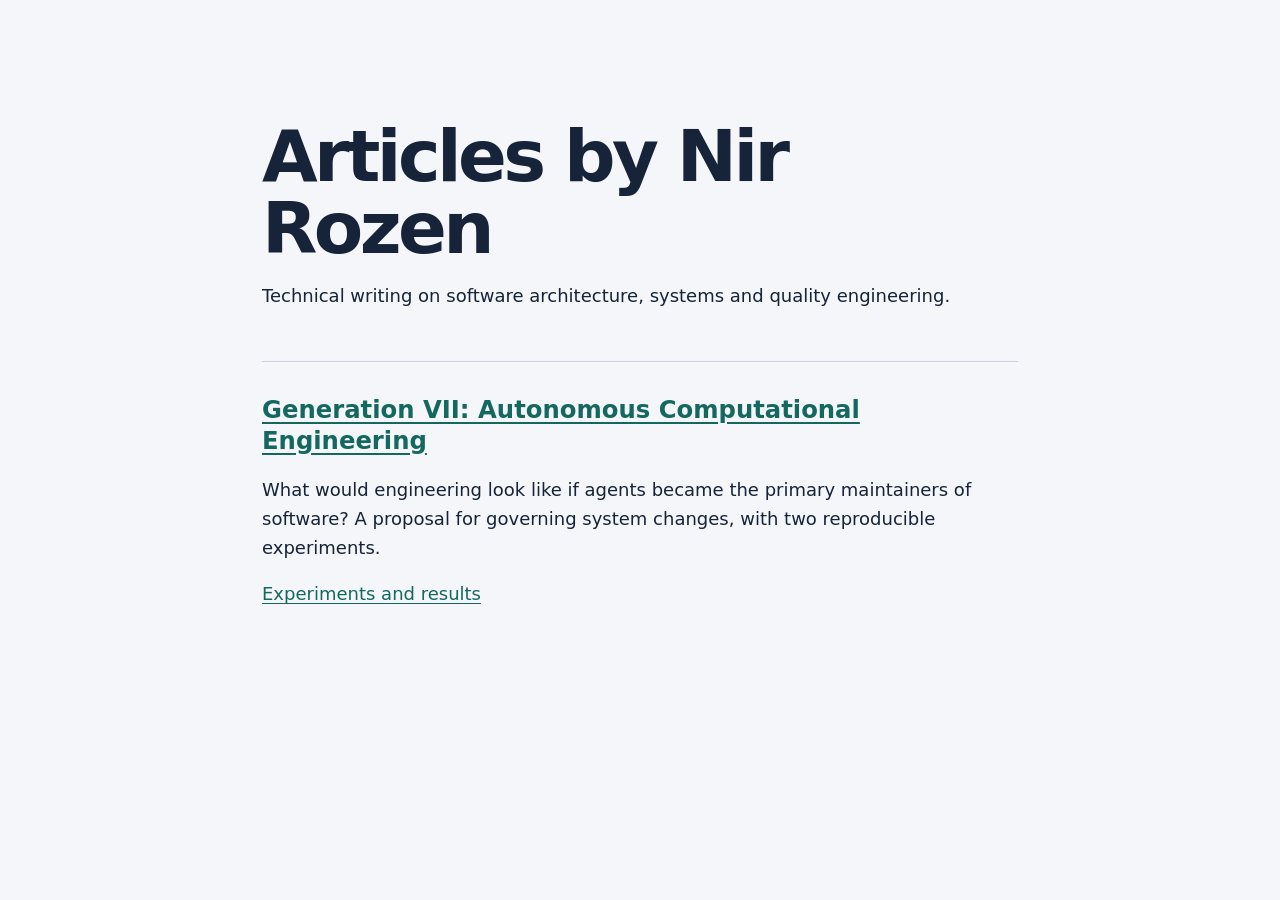
==== index.html @ 10603b7e "Publish the articles index" ====
<!doctype html>
<html lang="en">
<head>
  <meta charset="utf-8">
  <meta name="viewport" content="width=device-width, initial-scale=1">
  <title>Articles by Nir Rozen</title>
  <style>
    :root { color-scheme: light; font: 18px/1.6 system-ui, sans-serif; color: #162338; background: #f4f6f9; }
    body { margin: 0; }
    main { max-width: 42rem; margin: 0 auto; padding: 4rem 1.5rem; }
    h1 { font-size: clamp(2.5rem, 7vw, 4rem); line-height: 1; letter-spacing: -.05em; margin-bottom: 1rem; }
    h2 { font-size: 1.35rem; line-height: 1.25; }
    article { margin-top: 2.75rem; border-top: 1px solid #c8d4e2; padding-top: .75rem; }
    a { color: #14685f; text-underline-offset: .16em; }
  </style>
</head>
<body>
  <main>
    <h1>Articles by Nir Rozen</h1>
    <p>Technical writing on software architecture, systems and quality engineering.</p>
    <article>
      <h2><a href="generation-vii/">Generation VII: Autonomous Computational Engineering</a></h2>
      <p>What would engineering look like if agents became the primary maintainers of software? A proposal for governing system changes, with two reproducible experiments.</p>
      <p><a href="generation-vii/experiments/">Experiments and results</a></p>
    </article>
  </main>
</body>
</html>
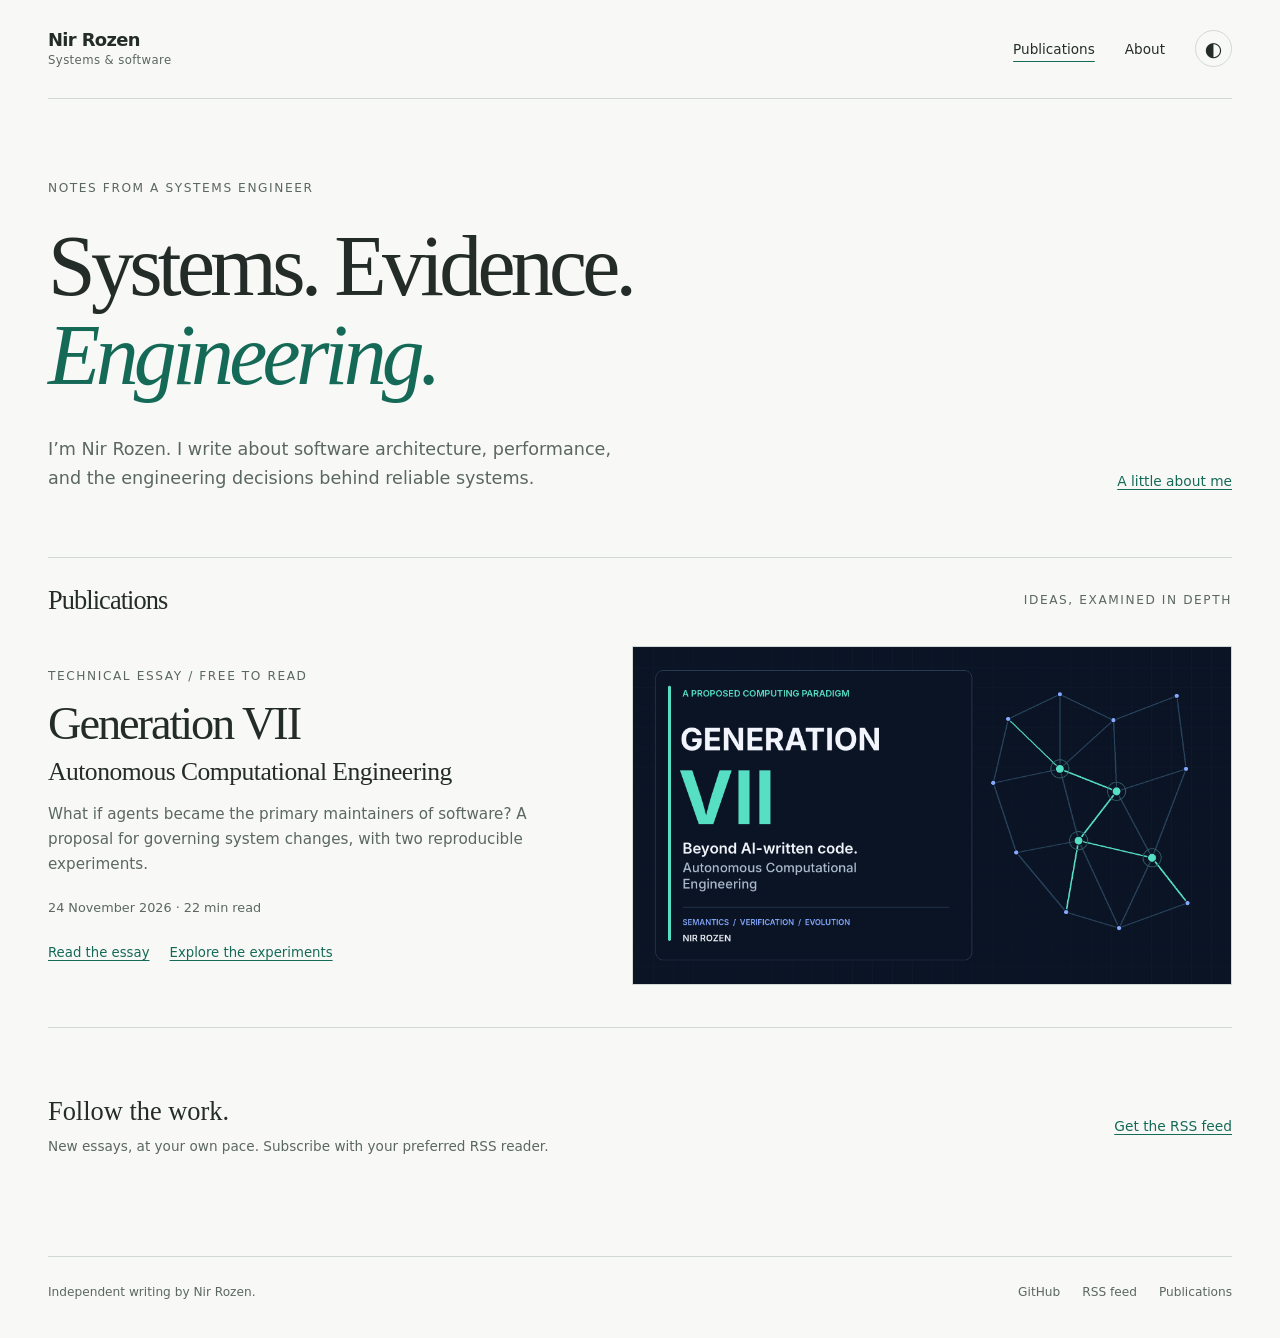
==== commit 471fafc9: "Redesign Nir Rozen’s technical publication site" ====
--- a/index.html
+++ b/index.html
@@ -3,26 +3,55 @@
 <head>
   <meta charset="utf-8">
   <meta name="viewport" content="width=device-width, initial-scale=1">
-  <title>Articles by Nir Rozen</title>
-  <style>
-    :root { color-scheme: light; font: 18px/1.6 system-ui, sans-serif; color: #162338; background: #f4f6f9; }
-    body { margin: 0; }
-    main { max-width: 42rem; margin: 0 auto; padding: 4rem 1.5rem; }
-    h1 { font-size: clamp(2.5rem, 7vw, 4rem); line-height: 1; letter-spacing: -.05em; margin-bottom: 1rem; }
-    h2 { font-size: 1.35rem; line-height: 1.25; }
-    article { margin-top: 2.75rem; border-top: 1px solid #c8d4e2; padding-top: .75rem; }
-    a { color: #14685f; text-underline-offset: .16em; }
-  </style>
+  <meta name="color-scheme" content="light dark">
+  <title>Nir Rozen — Systems &amp; Software</title>
+  <meta name="description" content="Technical essays on systems, performance, and the engineering decisions behind reliable software.">
+  <link rel="canonical" href="https://mrquality.github.io/articles/">
+  <meta property="og:type" content="website">
+  <meta property="og:title" content="Nir Rozen — Systems &amp; Software">
+  <meta property="og:description" content="Technical essays on systems, performance, and the engineering decisions behind reliable software.">
+  <meta property="og:url" content="https://mrquality.github.io/articles/">
+  <meta property="og:image" content="https://mrquality.github.io/articles/generation-vii/figures/00-cover.png">
+  <meta name="twitter:card" content="summary_large_image">
+  <link rel="alternate" type="application/rss+xml" title="Nir Rozen — Publications" href="./feed.xml">
+  <script>try{var t=localStorage.getItem('publication-theme');if(t==='light'||t==='dark')document.documentElement.dataset.theme=t}catch(e){}</script>
+  <link rel="stylesheet" href="./style.css?v=1">
+  <script src="./site.js?v=1" defer></script>
+
 </head>
-<body>
-  <main>
-    <h1>Articles by Nir Rozen</h1>
-    <p>Technical writing on software architecture, systems and quality engineering.</p>
-    <article>
-      <h2><a href="generation-vii/">Generation VII: Autonomous Computational Engineering</a></h2>
-      <p>What would engineering look like if agents became the primary maintainers of software? A proposal for governing system changes, with two reproducible experiments.</p>
-      <p><a href="generation-vii/experiments/">Experiments and results</a></p>
-    </article>
-  </main>
+<body class="home-page">
+  <a class="skip-link" href="#main">Skip to content</a>
+  <header class="site-header wrap">
+    <a class="wordmark" href="./" aria-label="Nir Rozen, home">Nir Rozen<span>Systems &amp; software</span></a>
+    <nav aria-label="Main navigation">
+      <a href="./#publications" aria-current="page">Publications</a>
+      <a href="./about.html" >About</a>
+      <button class="theme-toggle" type="button" hidden aria-label="Switch color theme"><span class="theme-icon" aria-hidden="true">◐</span><span class="theme-label">Theme</span></button>
+    </nav>
+  </header>
+  <main id="main" class="wrap">
+  <section class="home-intro" aria-labelledby="intro-title">
+    <p class="eyebrow">Notes from a systems engineer</p>
+    <h1 id="intro-title">Systems. Evidence.<br><em>Engineering.</em></h1>
+    <div class="intro-bottom"><p>I’m Nir Rozen. I write about software architecture, performance, and the engineering decisions behind reliable systems.</p><a class="text-link" href="about.html">A little about me</a></div>
+  </section>
+  <section id="publications" class="publications" aria-labelledby="publications-title">
+    <div class="section-heading"><h2 id="publications-title">Publications</h2><span class="eyebrow">Ideas, examined in depth</span></div>
+    <article class="publication">
+  <div><p class="eyebrow">Technical essay / Free to read</p>
+  <h3><a href="generation-vii/">Generation VII<span>Autonomous Computational Engineering</span></a></h3>
+  <p class="publication-summary">What if agents became the primary maintainers of software? A proposal for governing system changes, with two reproducible experiments.</p>
+  <p class="publication-meta"><time datetime="2026-11-24">24 November 2026</time> · 22 min read</p>
+  <div class="publication-links"><a href="generation-vii/">Read the essay</a><a href="generation-vii/experiments/">Explore the experiments</a></div></div>
+  <a class="publication-image" href="generation-vii/" aria-label="Read Generation VII: Autonomous Computational Engineering"><img src="generation-vii/figures/00-cover.png" alt="Generation VII: Beyond AI-written code" width="1920" height="1080" decoding="async"></a>
+</article>
+  </section>
+  <aside class="follow-note"><div><h2>Follow the work.</h2><p>New essays, at your own pace. Subscribe with your preferred RSS reader.</p></div><a class="text-link" href="feed.xml">Get the RSS feed</a></aside>
+</main>
+
+  <footer class="site-footer wrap">
+    <p>Independent writing by <a href="./about.html">Nir Rozen</a>.</p>
+    <nav aria-label="Footer"><a href="https://github.com/MrQuality">GitHub</a><a href="./feed.xml">RSS feed</a><a href="./#publications">Publications</a></nav>
+  </footer>
 </body>
 </html>
--- a/style.css
+++ b/style.css
@@ -0,0 +1,198 @@
+@layer base, layout, article, responsive;
+@layer base {
+  :root { color-scheme:light; --paper:#f8f9f6; --ink:#242c2a; --muted:#5b6762; --line:#d2d9d2; --accent:#156957; --panel:#edf1ec; --card:#fff; --soft:#dceae0; --caution:#f4e5d6; --serif:Georgia,'Times New Roman',serif; --sans:system-ui,-apple-system,BlinkMacSystemFont,'Segoe UI',sans-serif; }
+  :root[data-theme=dark] { color-scheme:dark; --paper:#171d1b; --ink:#e2e8df; --muted:#a4b2a8; --line:#3a4840; --accent:#8ad2b3; --panel:#222d26; --card:#29352d; --soft:#2e493b; --caution:#4c3b2c; }
+  @media(prefers-color-scheme:dark) { :root:not([data-theme=light]) { color-scheme:dark; --paper:#171d1b; --ink:#e2e8df; --muted:#a4b2a8; --line:#3a4840; --accent:#8ad2b3; --panel:#222d26; --card:#29352d; --soft:#2e493b; --caution:#4c3b2c; } }
+  * { box-sizing:border-box; }
+  html { scroll-padding-top:2rem; }
+  body { margin:0; background:var(--paper); color:var(--ink); font:17px/1.65 var(--sans); -webkit-font-smoothing:antialiased; }
+  a { color:inherit; text-underline-offset:.22em; text-decoration-thickness:1px; }
+  a:hover { color:var(--accent); }
+  button { font:inherit; color:inherit; cursor:pointer; }
+  a:focus-visible,button:focus-visible,summary:focus-visible { outline:2px solid var(--accent); outline-offset:5px; border-radius:2px; }
+  button[hidden],[hidden] { display:none!important; }
+  img { max-width:100%; height:auto; }
+  h1,h2,h3,p,figure { margin:0; }
+  h1,h2,h3 { font-weight:400; }
+  ::selection { background:var(--soft); }
+  .wrap { width:min(1200px,calc(100% - 96px)); margin-inline:auto; }
+  .eyebrow { font:500 .76rem/1.5 var(--sans); text-transform:uppercase; letter-spacing:.13em; color:var(--muted); }
+  .skip-link { position:absolute; left:1rem; top:-6rem; background:var(--ink); color:var(--paper); padding:.8rem; z-index:5; }
+  .skip-link:focus { top:1rem; }
+}
+@layer layout {
+  .site-header { display:flex; align-items:center; justify-content:space-between; gap:2rem; padding-block:28px; border-bottom:1px solid var(--line); }
+  .wordmark { text-decoration:none; font:600 1.12rem/1.3 var(--sans); letter-spacing:-.035em; }
+  .wordmark span { display:block; color:var(--muted); font:.73rem/1.6 var(--sans); letter-spacing:.035em; }
+  .site-header nav { display:flex; align-items:center; gap:30px; font-size:.85rem; }
+  .site-header nav a { text-decoration:none; }
+  .site-header nav a[aria-current=page] { text-decoration:underline; text-decoration-color:var(--accent); text-underline-offset:.5em; }
+  .theme-toggle { background:none; border:1px solid var(--line); width:37px; height:37px; border-radius:50%; display:grid; place-items:center; }
+  .theme-icon { font-size:1.25rem; line-height:1; }
+  .theme-label { position:absolute; width:1px; height:1px; overflow:hidden; clip-path:inset(50%); }
+  .home-intro { padding:80px 0 64px; }
+  .home-intro h1 { font:clamp(3.5rem,6.7vw,5.8rem)/1.04 var(--serif); letter-spacing:-.055em; margin-top:25px; }
+  .home-intro h1 em,.about-heading em { color:var(--accent); font-weight:400; }
+  .intro-bottom { margin-top:34px; display:flex; justify-content:space-between; align-items:end; gap:3rem; }
+  .intro-bottom p { max-width:580px; color:var(--muted); font-size:1.1rem; line-height:1.65; }
+  .text-link { display:inline-block; color:var(--accent); font-size:.86rem; font-weight:500; white-space:nowrap; }
+  .publications { border-top:1px solid var(--line); padding-top:27px; }
+  .section-heading { display:flex; align-items:center; justify-content:space-between; gap:1rem; margin-bottom:30px; }
+  .section-heading h2 { font:1.65rem/1.2 var(--serif); letter-spacing:-.035em; }
+  .publication { display:grid; grid-template-columns:1fr 1.12fr; align-items:center; gap:48px; padding:0 0 42px; border-bottom:1px solid var(--line); margin-bottom:40px; }
+  .publication h3 { font:2.9rem/1.05 var(--serif); letter-spacing:-.045em; margin:15px 0 14px; }
+  .publication h3 a { text-decoration:none; }
+  .publication h3 span { display:block; font-size:1.6rem; line-height:1.2; letter-spacing:-.02em; margin-top:8px; }
+  .publication-summary { color:var(--muted); font-size:.95rem; max-width:31rem; }
+  .publication-meta { font-size:.8rem; color:var(--muted); margin:20px 0 24px; }
+  .publication-image { display:block; border:1px solid var(--line); overflow:hidden; background:#0b1424; }
+  .publication-image img { display:block; width:100%; aspect-ratio:16/9; object-fit:contain; }
+  .publication-links { display:flex; flex-wrap:wrap; gap:20px; }
+  .publication-links a { font-size:.83rem; font-weight:500; color:var(--accent); }
+  .follow-note { display:flex; justify-content:space-between; align-items:center; gap:2rem; margin:10px 0 70px; padding:28px 0; }
+  .follow-note h2 { font:1.65rem/1.2 var(--serif); margin-bottom:8px; }
+  .follow-note p { color:var(--muted); font-size:.85rem; }
+  .site-footer { border-top:1px solid var(--line); padding:25px 0 36px; display:flex; justify-content:space-between; gap:1rem; font-size:.76rem; color:var(--muted); }
+  .site-footer nav { display:flex; gap:22px; }
+  .site-footer a { text-decoration:none; }
+  .about-page { padding-block:65px 100px; }
+  .about-heading h1 { font:clamp(2.8rem,5.6vw,4.6rem)/1.1 var(--serif); letter-spacing:-.045em; margin:20px 0 65px; }
+  .about-layout { display:grid; grid-template-columns:240px minmax(0,720px); gap:40px; border-top:1px solid var(--line); padding-top:40px; }
+  .about-label { color:var(--muted); font-size:.84rem; }
+}
+@layer article {
+  .article-header { max-width:930px; padding:40px 0 38px; }
+  .back-link { display:inline-block; color:var(--muted); font-size:.8rem; margin-bottom:35px; }
+  .article-header .eyebrow span { margin-inline:10px; }
+  .article-header h1 { font:clamp(3rem,6.1vw,5rem)/1.05 var(--serif); letter-spacing:-.045em; margin:18px 0 24px; }
+  .article-header h1 span { display:block; font-size:.62em; line-height:1.12; margin-top:10px; }
+  .article-deck { color:var(--muted); font:1.15rem/1.6 var(--serif); max-width:800px; }
+  .article-meta { display:flex; flex-wrap:wrap; gap:12px; font-size:.8rem; color:var(--muted); margin-top:26px; }
+  .article-meta a { color:var(--ink); }
+  .topic-list { display:flex; flex-wrap:wrap; gap:9px 20px; list-style:none; padding:0; margin:20px 0 28px; color:var(--accent); font-size:.75rem; }
+  .article-resources { display:flex; flex-wrap:wrap; gap:12px 24px; font-size:.76rem; }
+  .copy-link { background:none; border:0; padding:0; text-decoration:underline; text-underline-offset:.22em; }
+  .copy-status { color:var(--accent); }
+  .reading-layout { display:grid; grid-template-columns:215px minmax(0,780px); gap:58px; border-top:1px solid var(--line); padding-block:42px 65px; }
+  .contents-panel { align-self:start; position:sticky; top:25px; max-height:calc(100dvh - 50px); overflow:auto; scrollbar-width:thin; font-size:.75rem; color:var(--muted); }
+  .contents-panel summary { font-size:.76rem; color:var(--ink); font-weight:600; margin-bottom:16px; }
+  .contents-panel ol { list-style:none; padding:0; margin:0; }
+  .contents-panel li { margin:0 0 12px; padding-left:12px; border-left:1px solid var(--line); line-height:1.4; }
+  .contents-panel a { text-decoration:none; }
+  .contents-panel a[aria-current=location] { color:var(--accent); font-weight:600; }
+  .reading-column { min-width:0; }
+  .prose { font:1.08rem/1.85 var(--serif); overflow-wrap:break-word; }
+  .prose p { margin:0 0 1.25em; }
+  .prose h2 { font:1.85rem/1.24 var(--serif); letter-spacing:-.025em; margin:2em 0 .9em; scroll-margin-top:30px; }
+  .prose h2:first-child { margin-top:0; }
+  .prose h3 { font:600 1.14rem/1.4 var(--sans); margin:2em 0 1em; }
+  .prose strong { font-weight:700; }
+  .prose a { color:var(--accent); overflow-wrap:anywhere; }
+  .prose img { display:block; width:100%; margin:30px 0 10px; border:1px solid var(--line); border-radius:3px; }
+  .prose p:has(img)+p:has(em) { font:.8rem/1.6 var(--sans); color:var(--muted); }
+  .prose ul,.prose ol { padding-left:1.35em; }
+  .prose li { margin-bottom:.7em; }
+  .prose code { font:.82em/1.6 ui-monospace,Consolas,monospace; background:var(--panel); padding:.15em .3em; border-radius:3px; overflow-wrap:anywhere; }
+  .prose pre { padding:20px; background:var(--panel); overflow:auto; }
+  .prose pre code { padding:0; }
+  .table-scroll { max-width:100%; overflow-x:auto; margin:28px 0; }
+  .prose table { width:100%; border-collapse:collapse; font:.8rem/1.6 var(--sans); }
+  .prose th,.prose td { padding:13px 14px; text-align:left; vertical-align:top; border-bottom:1px solid var(--line); }
+  .prose th { background:var(--panel); font-weight:600; }
+  .prose blockquote { margin:28px 0; padding-left:25px; border-left:2px solid var(--accent); color:var(--muted); }
+  .prose iframe { width:100%; display:block; border:1px solid var(--line); border-radius:5px; margin:28px 0 15px; background:#f4f6f9; color-scheme:light; }
+  .trace-animation { height:530px; }
+  .assurance-animation { height:500px; }
+  .explanation { margin:30px 0; padding:24px; background:var(--panel); border:1px solid var(--line); border-radius:4px; font:.85rem/1.55 var(--sans); }
+  .explanation figcaption { margin-top:17px; color:var(--muted); font-size:.8rem; }
+  .explanation strong { display:block; margin-bottom:6px; }
+  .visual-label { font-size:.78rem; color:var(--muted); margin-bottom:10px!important; }
+  .visual-grid { display:grid; gap:12px; }
+  .visual-grid.three { grid-template-columns:repeat(3,minmax(0,1fr)); }
+  .visual-grid.two { grid-template-columns:repeat(2,minmax(0,1fr)); }
+  .visual-node { background:var(--card); padding:16px; border:1px solid var(--line); border-radius:3px; overflow-wrap:anywhere; }
+  .visual-node.highlight { background:var(--soft); }
+  .visual-node.caution { background:var(--caution); }
+  .visual-connector { text-align:center; color:var(--muted); padding:10px; line-height:1; font-size:1.1rem; }
+  .visual-reserve { padding-top:14px; margin-top:16px; border-top:1px solid var(--line); }
+  .explanation .visual-steps { list-style:none; padding:0; margin:0; display:grid; gap:12px; }
+  .visual-steps li { display:grid; grid-template-columns:130px minmax(0,1fr); gap:20px; background:var(--card); padding:16px; margin:0; }
+  .visual-steps span { display:block; }
+  .visual-steps .question { color:var(--muted); font-size:.8rem; }
+  .explanation table { font-size:.8rem; }
+  .explanation th { background:none; }
+  .article-end { display:flex; justify-content:space-between; gap:1rem; margin-top:45px; padding-top:24px; border-top:1px solid var(--line); font:.8rem/1.6 var(--sans); }
+  .comments { border-top:1px solid var(--line); margin-top:50px; padding-top:28px; }
+  .comments h2 { font:1.8rem/1.3 var(--serif); margin-bottom:10px; }
+  .comments p { color:var(--muted); font-size:.85rem; margin-bottom:24px; }
+  .experiments-prose { max-width:780px; margin:0 auto 70px; }
+  .experiments-prose h2:first-child { margin-top:0; }
+}
+@layer responsive {
+  @media(max-width:1000px) {
+    .wrap { width:calc(100% - 60px); }
+    .reading-layout { gap:30px; grid-template-columns:190px minmax(0,1fr); }
+    .publication { gap:30px; }
+    .publication h3 { font-size:2.5rem; }
+    .publication h3 span { font-size:1.4rem; }
+    .visual-grid.three { grid-template-columns:1fr; }
+  }
+  @media(max-width:760px) {
+    .wrap { width:calc(100% - 40px); }
+    .site-header { gap:1rem; padding-block:22px; }
+    .site-header nav { gap:18px; font-size:.8rem; }
+    .wordmark { font-size:1rem; }
+    .wordmark span { font-size:.65rem; }
+    .home-intro { padding:55px 0 42px; }
+    .home-intro h1 { font-size:clamp(3rem,10vw,4.7rem); }
+    .intro-bottom { display:block; margin-top:25px; }
+    .intro-bottom p { font-size:1rem; }
+    .intro-bottom .text-link { margin-top:22px; }
+    .section-heading .eyebrow { display:none; }
+    .publication { grid-template-columns:1fr; gap:25px; }
+    .publication-image { grid-row:1; }
+    .publication h3 { font-size:2.6rem; }
+    .publication h3 span { font-size:1.6rem; }
+    .follow-note { display:block; margin-bottom:35px; padding-top:0; }
+    .follow-note .text-link { margin-top:18px; }
+    .site-footer { flex-direction:column; font-size:.76rem; gap:15px; }
+    .article-header { padding-top:28px; }
+    .back-link { margin-bottom:25px; }
+    .article-header h1 { font-size:clamp(2.9rem,10vw,4rem); }
+    .article-header h1 span { font-size:.58em; }
+    .article-deck { font-size:1.08rem; }
+    .article-meta { gap:9px; }
+    .reading-layout { display:block; padding-top:25px; }
+    .contents-panel { position:static; max-height:none; margin-bottom:32px; font-size:.8rem; padding-bottom:15px; border-bottom:1px solid var(--line); }
+    .contents-panel summary { cursor:pointer; }
+    .contents-panel ol { columns:2; column-gap:25px; }
+    .contents-panel li { break-inside:avoid; }
+    .prose { font-size:1.05rem; line-height:1.8; }
+    .prose h2 { font-size:1.65rem; }
+    .visual-grid.two { grid-template-columns:1fr; }
+    .visual-steps li { grid-template-columns:1fr; gap:6px; }
+    .explanation { padding:16px; }
+    .trace-animation { height:610px; }
+    .assurance-animation { height:820px; }
+    .about-page { padding-block:45px 60px; }
+    .about-heading h1 { font-size:clamp(2.4rem,8vw,3.5rem); margin-bottom:40px; }
+    .about-layout { grid-template-columns:1fr; gap:22px; padding-top:25px; }
+    .about-label br { display:none; }
+  }
+  @media(max-width:390px) {
+    .site-header nav { gap:12px; }
+    .wordmark span { max-width:80px; }
+    .theme-toggle { width:31px; height:31px; }
+    .contents-panel ol { columns:1; }
+    .article-header h1 { font-size:2.7rem; }
+  }
+  @media print {
+    :root { --paper:white; --ink:black; --muted:#444; --line:#aaa; --panel:#eee; }
+    .site-header,.site-footer,.contents-panel,.article-resources,.article-end,.comments,.back-link { display:none; }
+    .wrap { width:100%; }
+    .reading-layout { display:block; }
+    .article-header { padding-top:0; }
+    .prose { font-size:11pt; }
+    .prose h2 { break-after:avoid; }
+  }
+}
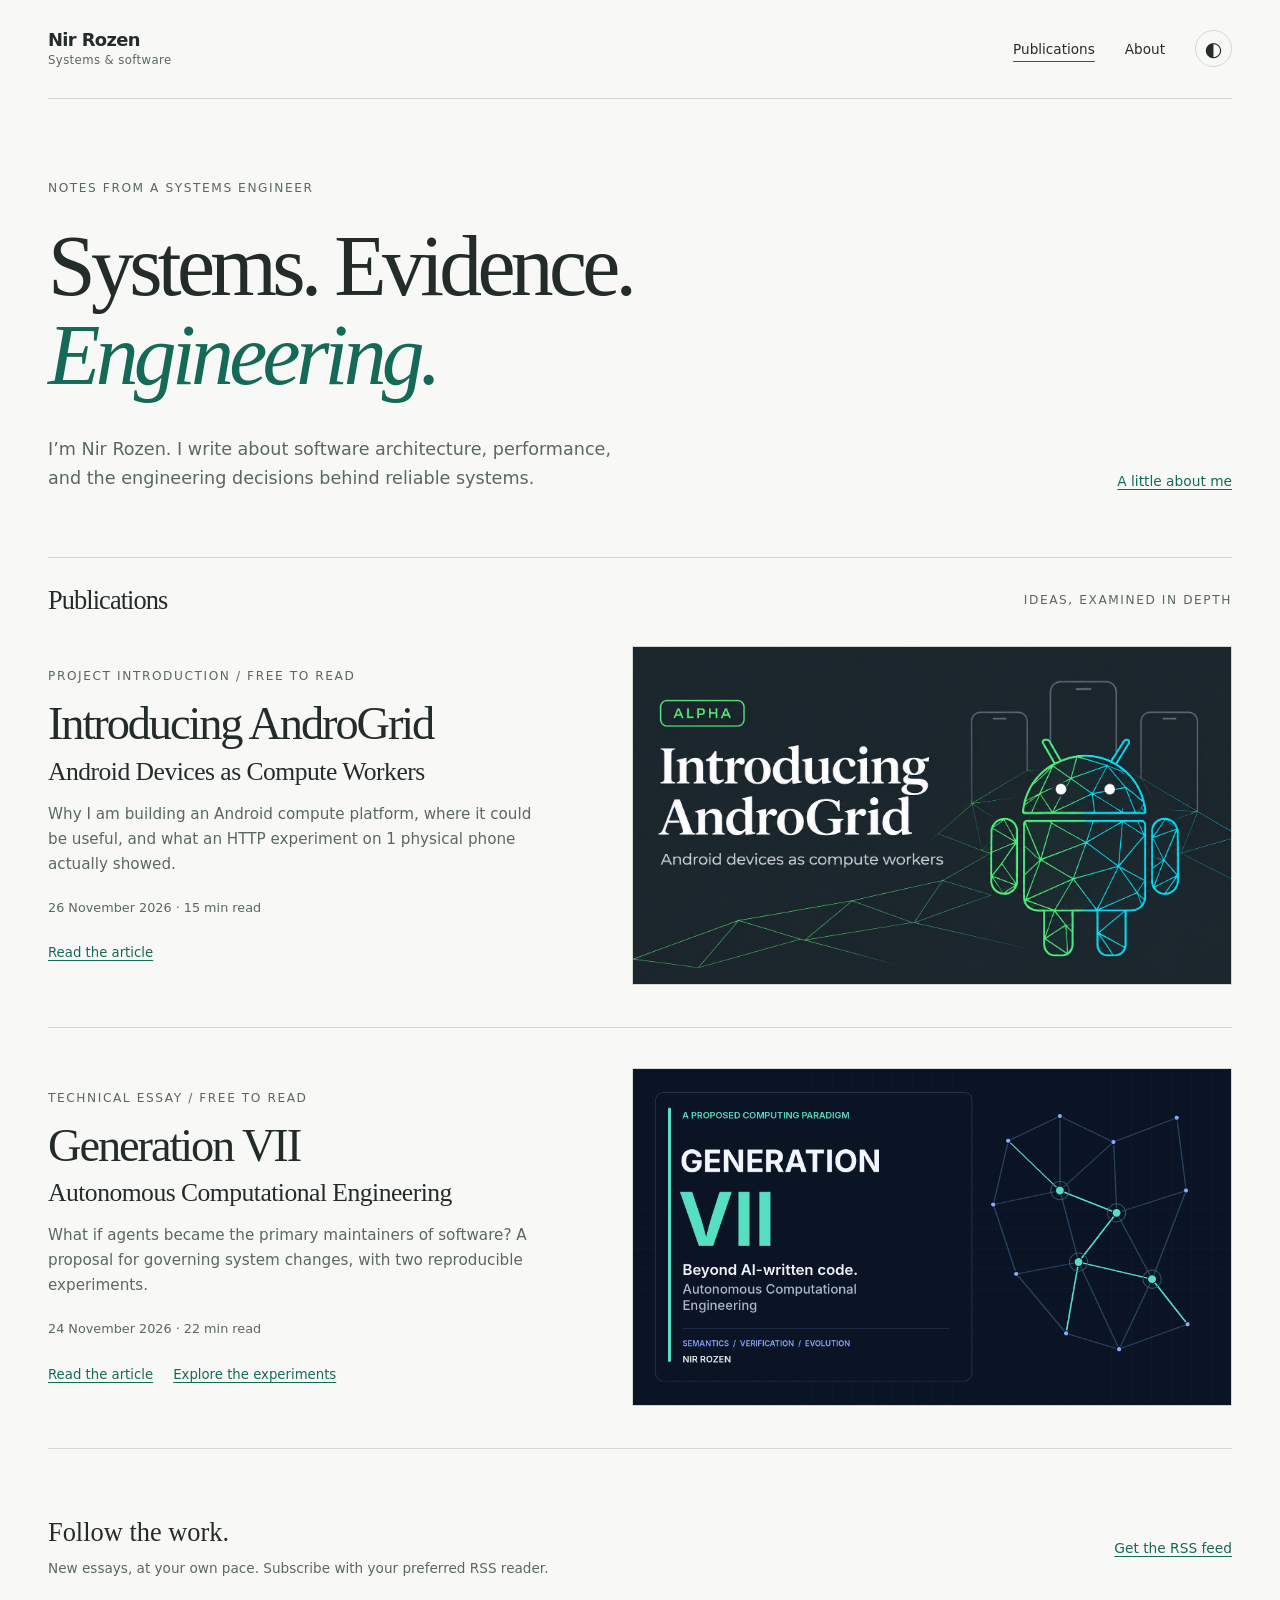
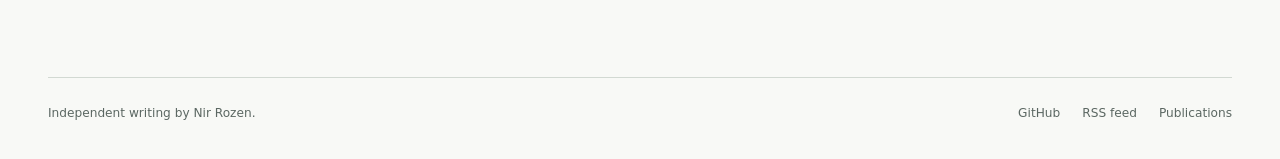
==== commit 283f144a: "Publish AndroGrid introduction with real-device rationale and operator walkthrough" ====
--- a/index.html
+++ b/index.html
@@ -38,11 +38,19 @@
   <section id="publications" class="publications" aria-labelledby="publications-title">
     <div class="section-heading"><h2 id="publications-title">Publications</h2><span class="eyebrow">Ideas, examined in depth</span></div>
     <article class="publication">
+  <div><p class="eyebrow">Project introduction / Free to read</p>
+  <h3><a href="androgrid/">Introducing AndroGrid<span>Android Devices as Compute Workers</span></a></h3>
+  <p class="publication-summary">Why I am building an Android compute platform, where it could be useful, and what an HTTP experiment on 1 physical phone actually showed.</p>
+  <p class="publication-meta"><time datetime="2026-11-26">26 November 2026</time> · 15 min read</p>
+  <div class="publication-links"><a href="androgrid/">Read the article</a></div></div>
+  <a class="publication-image" href="androgrid/" aria-label="Read Introducing AndroGrid: Android Devices as Compute Workers"><img src="androgrid/figures/00-cover.png" alt="AndroGrid: Android devices as compute workers, with a green and cyan network motif." width="1920" height="1080" decoding="async"></a>
+</article>
+<article class="publication">
   <div><p class="eyebrow">Technical essay / Free to read</p>
   <h3><a href="generation-vii/">Generation VII<span>Autonomous Computational Engineering</span></a></h3>
   <p class="publication-summary">What if agents became the primary maintainers of software? A proposal for governing system changes, with two reproducible experiments.</p>
   <p class="publication-meta"><time datetime="2026-11-24">24 November 2026</time> · 22 min read</p>
-  <div class="publication-links"><a href="generation-vii/">Read the essay</a><a href="generation-vii/experiments/">Explore the experiments</a></div></div>
+  <div class="publication-links"><a href="generation-vii/">Read the article</a><a href="generation-vii/experiments/">Explore the experiments</a></div></div>
   <a class="publication-image" href="generation-vii/" aria-label="Read Generation VII: Autonomous Computational Engineering"><img src="generation-vii/figures/00-cover.png" alt="Generation VII: Beyond AI-written code" width="1920" height="1080" decoding="async"></a>
 </article>
   </section>
